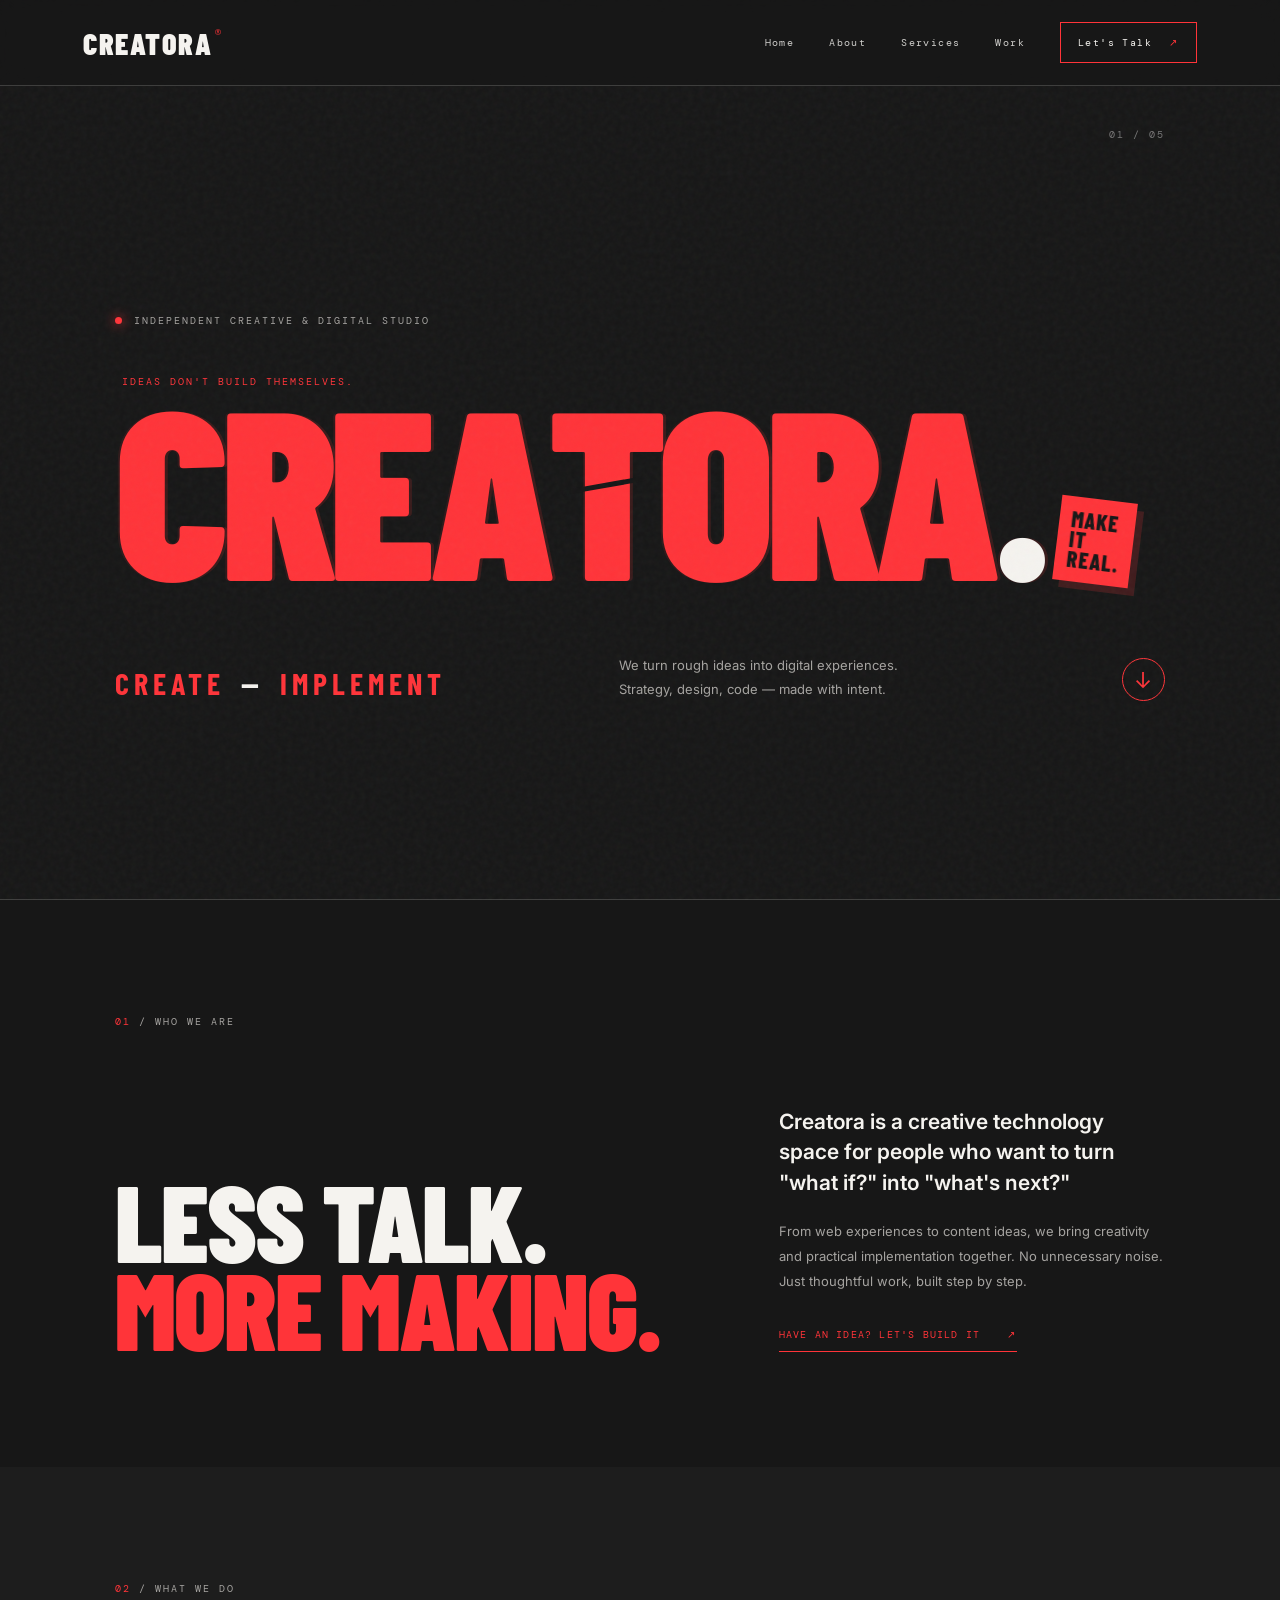
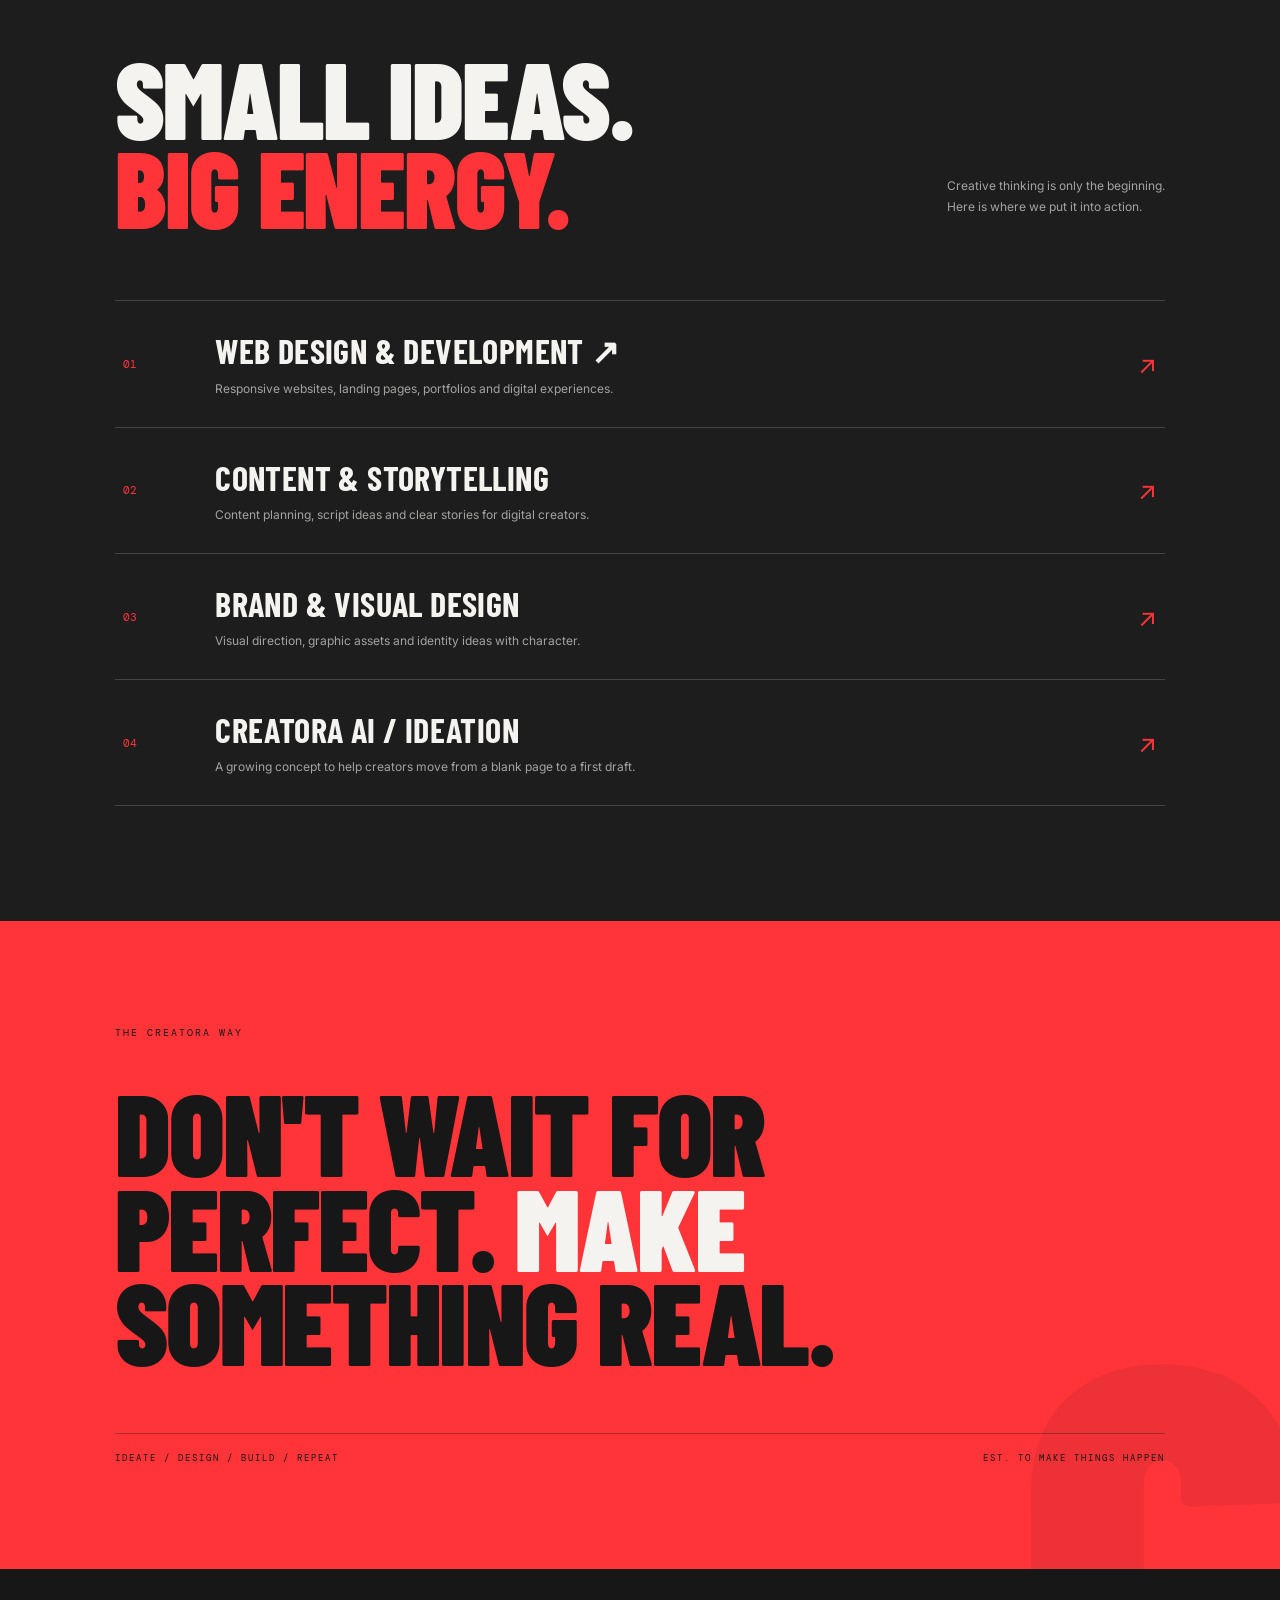
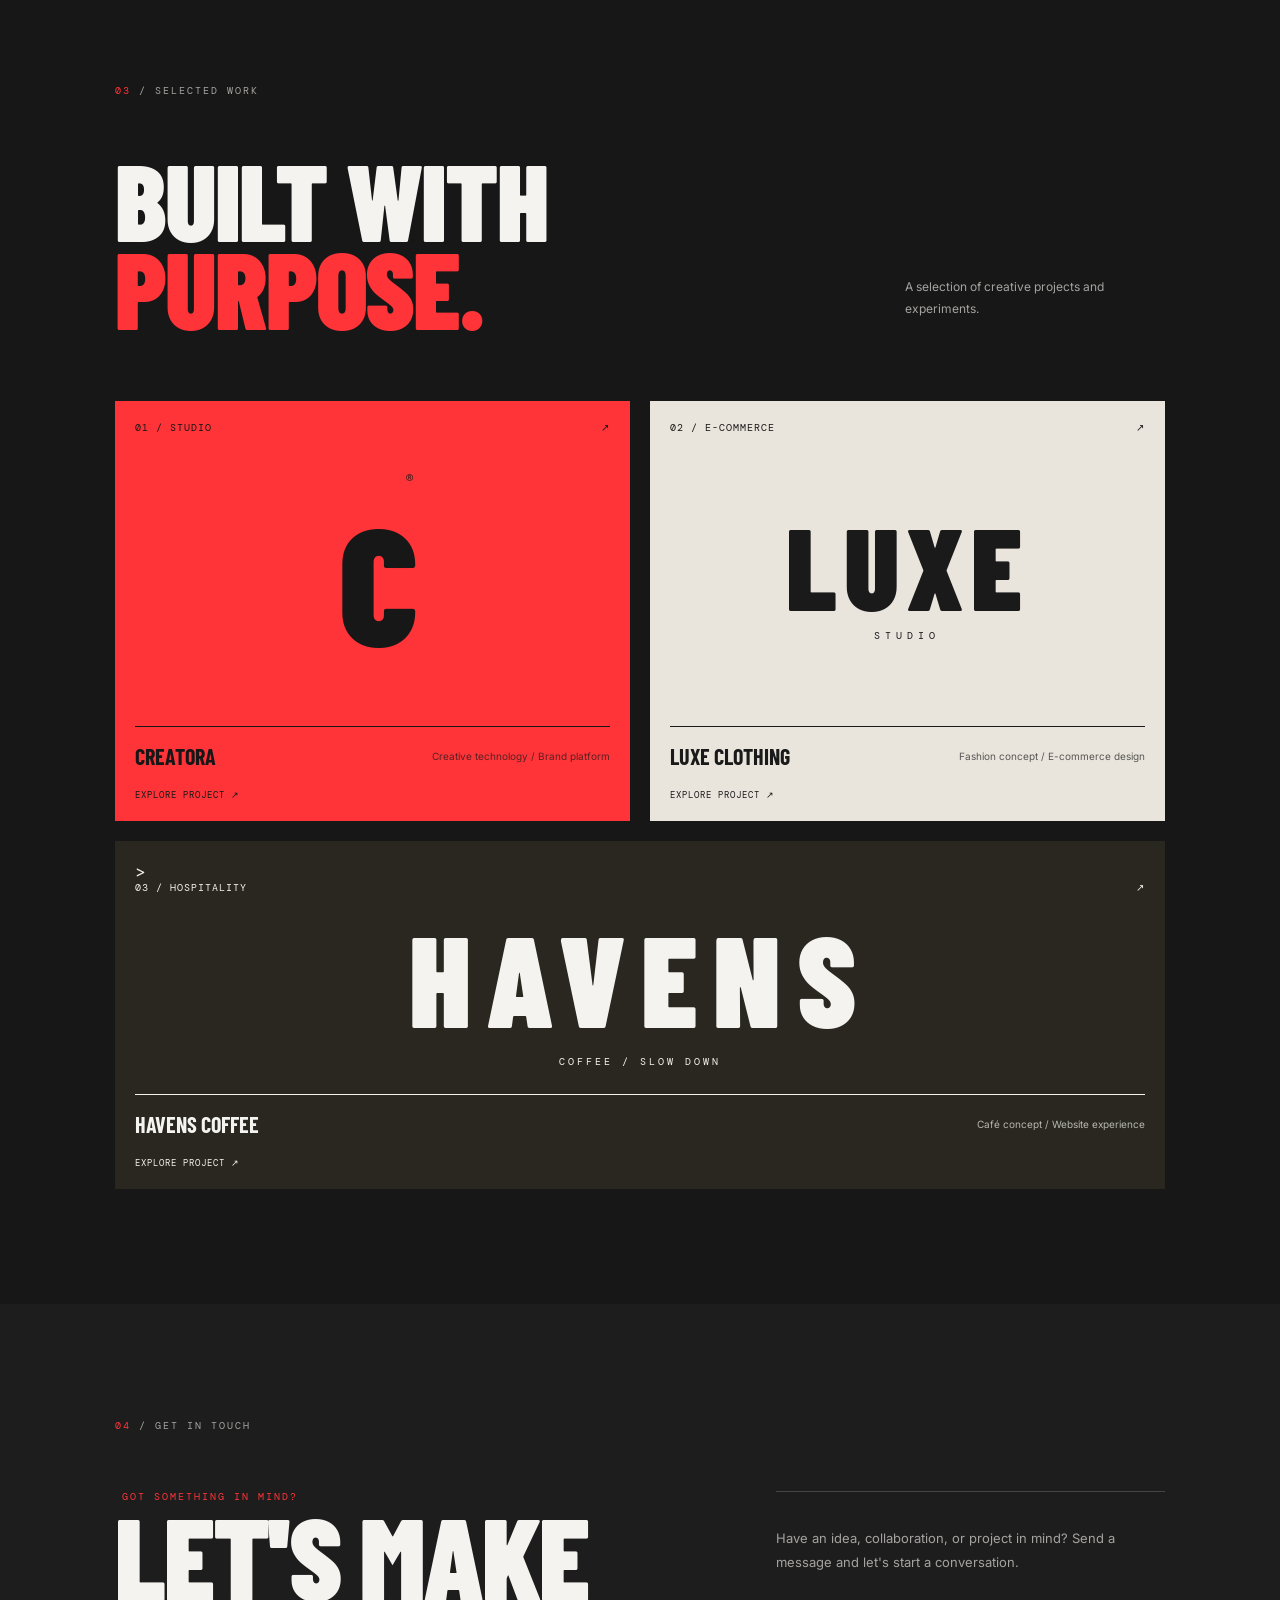
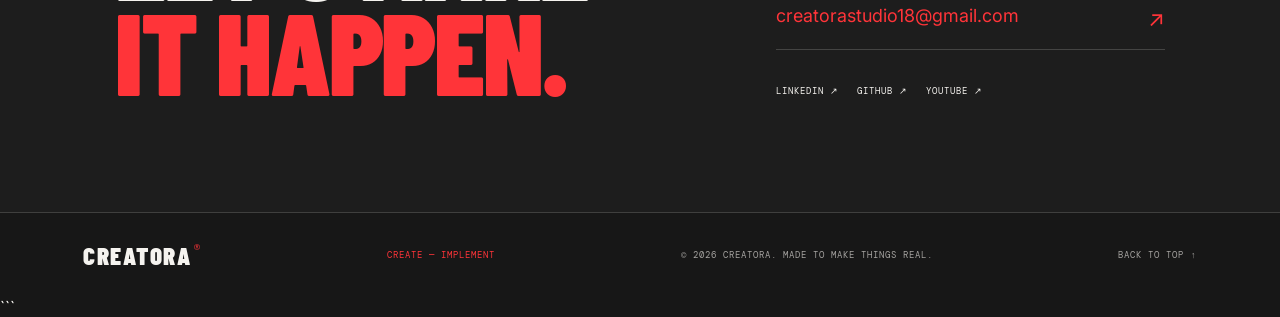
==== index.html @ 94e308d1 "Add files via upload" ====
<!DOCTYPE html>
<html lang="en">
<head>
    <meta charset="UTF-8">
    <meta name="viewport" content="width=device-width, initial-scale=1.0">

    <meta name="description" content="Creatora — Create. Implement. Build something real.">

    <title>Creatora | Create — Implement</title>
    <link rel="icon" type="image/png" href="favicon1.jpeg">

    <!-- Google Fonts -->
    <link rel="preconnect" href="https://fonts.googleapis.com">
    <link rel="preconnect" href="https://fonts.gstatic.com" crossorigin>

    <link href="https://fonts.googleapis.com/css2?family=Barlow+Condensed:wght@500;600;700;800;900&family=DM+Mono:wght@400;500&family=Inter:wght@400;500;600;700;800&display=swap" rel="stylesheet">
    

    <!-- CSS File -->
    <link rel="stylesheet" href="style.css">

    <!-- JavaScript File -->
    <script src="script.js" defer></script>
</head>

<body>

    <!-- Background Texture -->
    <div class="noise"></div>

    <!-- ================= HEADER ================= -->

    <header class="site-header">

        <a href="#home" class="brand">
            CREATORA<span>®</span>
        </a>

        <button
            class="menu-toggle"
            id="menuToggle"
            aria-label="Open navigation"
            aria-expanded="false">
            ☰
        </button>

        <nav class="navigation" id="navigation">

            <a href="#home">Home</a>

            <a href="#about">About</a>

            <a href="#services">Services</a>

            <a href="#work">Work</a>

            <a href="#contact" class="nav-contact">
                Let's Talk <span>↗</span>
            </a>

        </nav>

    </header>


    <main>

        <!-- ================= HOME ================= -->

        <section class="hero section" id="home">

            <div class="hero-kicker">
                <span class="status-dot"></span>
                INDEPENDENT CREATIVE & DIGITAL STUDIO
            </div>

            <div class="hero-title-wrap">

                <p class="eyebrow">
                    IDEAS DON'T BUILD THEMSELVES.
                </p>

                <h1 class="hero-title">
                    CREA<span class="cut-letter">T</span>ORA<span class="period">.</span>
                </h1>

                <div class="hero-stamp">
                    MAKE<br>
                    IT<br>
                    REAL.
                </div>

            </div>

            <div class="hero-bottom">

                <p class="tagline">
                    CREATE <span>—</span> IMPLEMENT
                </p>

                <p class="hero-description">
                    We turn rough ideas into digital experiences.<br>
                    Strategy, design, code — made with intent.
                </p>

                <a href="#about" class="round-link" aria-label="Learn about Creatora">
                    ↓
                </a>

            </div>

            <div class="hero-number">
                01 / 05
            </div>

        </section>


        <!-- ================= ABOUT ================= -->

        <section class="intro section reveal" id="about">

            <div class="section-label">
                <span>01</span> / WHO WE ARE
            </div>

            <div class="intro-content">

                <h2>
                    LESS TALK.<br>
                    <span class="red-text">MORE MAKING.</span>
                </h2>

                <div class="intro-copy">

                    <p class="large-copy">
                        Creatora is a creative technology space for people
                        who want to turn "what if?" into "what's next?"
                    </p>

                    <p>
                        From web experiences to content ideas, we bring
                        creativity and practical implementation together.
                        No unnecessary noise. Just thoughtful work,
                        built step by step.
                    </p>

                    <a href="#contact" class="text-link">
                        HAVE AN IDEA? LET'S BUILD IT <span>↗</span>
                    </a>

                </div>

            </div>

        </section>


        <!-- ================= SERVICES ================= -->

        <section class="services section reveal" id="services">

            <div class="section-label">
                <span>02</span> / WHAT WE DO
            </div>

            <div class="section-heading">

                <h2>
                    SMALL IDEAS.<br>
                    <span class="red-text">BIG ENERGY.</span>
                </h2>

                <p>
                    Creative thinking is only the beginning.<br>
                    Here is where we put it into action.
                </p>

            </div>


            <div class="service-list">

                <article class="service-row">

                    <span class="service-index">01</span>

                    <div>
                        <a href="webdev.html" class="service-link">
                        <h3>WEB DESIGN & DEVELOPMENT ↗</h3>

                        <p>
                            Responsive websites, landing pages,
                            portfolios and digital experiences.
                        </p>
                        </a>
                    </div>

                    <span class="service-arrow">↗</span>

                </article>


                <article class="service-row">

                    <span class="service-index">02</span>

                    <div>
                        <a href="content&storytelling.html" class="service-link">
                        <h3>CONTENT & STORYTELLING</h3>

                        <p>
                            Content planning, script ideas and clear
                            stories for digital creators.
                        </p>
                    </a>
                    </div>

                    <span class="service-arrow">↗</span>

                </article>


                <article class="service-row">

                    <span class="service-index">03</span>

                    <div>
                        <h3>BRAND & VISUAL DESIGN</h3>

                        <p>
                            Visual direction, graphic assets and
                            identity ideas with character.
                        </p>
                    </div>

                    <span class="service-arrow">↗</span>

                </article>


                <article class="service-row">

                    <span class="service-index">04</span>

                    <div>
                        <h3>CREATORA AI / IDEATION</h3>

                        <p>
                            A growing concept to help creators move
                            from a blank page to a first draft.
                        </p>
                    </div>

                    <span class="service-arrow">↗</span>

                </article>

            </div>

        </section>


        <!-- ================= BRAND STATEMENT ================= -->

        <section class="manifesto reveal">

            <p class="manifesto-label">
                THE CREATORA WAY
            </p>

            <h2>
                DON'T WAIT FOR<br>
                PERFECT. <span>MAKE</span><br>
                SOMETHING REAL.
            </h2>

            <div class="manifesto-footer">

                <span>
                    IDEATE / DESIGN / BUILD / REPEAT
                </span>

                <span>
                    EST. TO MAKE THINGS HAPPEN
                </span>

            </div>

        </section>


        <!-- ================= PROJECTS ================= -->

        <section class="work section reveal" id="work">

            <div class="section-label">
                <span>03</span> / SELECTED WORK
            </div>

            <div class="section-heading">

                <h2>
                    BUILT WITH<br>
                    <span class="red-text">PURPOSE.</span>
                </h2>

                <p>
                    A selection of creative projects and experiments.
                </p>

            </div>


            <div class="project-grid">


                <!-- PROJECT 1 -->

                <a
                    class="project-card project-red"
                    href="https://jsowmya47-pixel.github.io/creatora/"
                    target="_blank"
                    rel="noopener noreferrer">

                    <div class="project-top">
                        <span>01 / STUDIO</span>
                        <span>↗</span>
                    </div>

                    <div class="project-art art-creatora">
                        C<span>®</span>
                    </div>

                    <div class="project-info">

                        <h3>CREATORA</h3>

                        <p>
                            Creative technology / Brand platform
                        </p>

                        <span class="project-cta">
                            EXPLORE PROJECT ↗
                        </span>

                    </div>

                </a>


                <!-- PROJECT 2 -->

                <a class="project-card project-light"
                    href=" https://jsowmya47-pixel.github.io/clothing-brand/"
                     target="_blank" 
                     rel="noopener noreferrer">

                    <div class="project-top">
                        <span>02 / E-COMMERCE</span>
                        <span>↗</span>
                    </div>

                    <div class="project-art art-luxe">
                        LUXE
                        <span>STUDIO</span>
                    </div>

                    <div class="project-info">

                        <h3>LUXE CLOTHING</h3>

                        <p>
                            Fashion concept / E-commerce design
                        </p>

                        <span class="project-cta">
                            EXPLORE PROJECT ↗
                        </span>

                    </div>

                </a>


                <!-- PROJECT 3 -->

                <a class="project-card project-dark" 
                 href="https://jsowmya47-pixel.github.io/frontend/" 
                 target="_blank" 
                 rel="noopener noreferrer">>

                    <div class="project-top">
                        <span>03 / HOSPITALITY</span>
                        <span>↗</span>
                    </div>

                    <div class="project-art art-havens">

                        <span>HAVENS</span>

                        <small>
                            COFFEE / SLOW DOWN
                        </small>

                    </div>

                    <div class="project-info">

                        <h3>HAVENS COFFEE</h3>

                        <p>
                            Café concept / Website experience
                        </p>

                        <span class="project-cta">
                            EXPLORE PROJECT ↗
                        </span>

                    </div>

                </a>

            </div>

        </section>


        <!-- ================= CONTACT ================= -->

        <section class="contact section reveal" id="contact">

            <div class="section-label">
                <span>04</span> / GET IN TOUCH
            </div>

            <div class="contact-layout">

                <div>

                    <p class="eyebrow">
                        GOT SOMETHING IN MIND?
                    </p>

                    <h2>
                        LET'S MAKE<br>
                        <span class="red-text">IT HAPPEN.</span>
                    </h2>

                </div>


                <div class="contact-card">

                    <p>
                        Have an idea, collaboration, or project in mind?
                        Send a message and let's start a conversation.
                    </p>

                    <!-- Replace this with your actual email -->

                    <a
                        href="mailto:hello.creatora@gmail.com"
                        class="contact-email">

                        creatorastudio18@gmail.com

                        <span>↗</span>

                    </a>

                    


                    <div class="social-links">

                        <!-- Replace these with your own profile URLs -->

                        <a
                            href="https://www.linkedin.com/"
                            target="_blank"
                            rel="noopener noreferrer">
                            LINKEDIN ↗
                        </a>

                        <a
                            href="https://github.com/"
                            target="_blank"
                            rel="noopener noreferrer">
                            GITHUB ↗
                        </a>

                        <a
                            href="https://www.youtube.com/"
                            target="_blank"
                            rel="noopener noreferrer">
                            YOUTUBE ↗
                        </a>

                    </div>

                </div>

            </div>

        </section>

    </main>


    <!-- ================= FOOTER ================= -->

    <footer class="site-footer">

        <a href="#home" class="brand footer-brand">
            CREATORA<span>®</span>
        </a>

        <p>
            CREATE — IMPLEMENT
        </p>

        <p>
            © <span id="year"></span>
            CREATORA. MADE TO MAKE THINGS REAL.
        </p>

        <a href="#home" class="back-top">
            BACK TO TOP ↑
        </a>

    </footer>

</body>
</html>
```
---- style.css ----
/* =========================================================
   CREATORA — SIMPLE INDUSTRIAL RED DESIGN
   Edit the colours in :root to change the whole website.
   ========================================================= */

@import url('https://fonts.googleapis.com/css2?family=Barlow+Condensed:wght@500;600;700;800;900&family=DM+Mono:wght@400;500&family=Inter:wght@400;500;600;700;800&display=swap');

:root {
  --bg: #171717;
  --bg-soft: #202020;
  --panel: #242424;
  --red: #ff3439;
  --red-dark: #d91e28;
  --white: #f5f3ef;
  --muted: #a5a3a0;
  --line: rgba(245, 243, 239, .18);
  --mono: 'DM Mono', monospace;
  --display: 'Barlow Condensed', Impact, sans-serif;
  --body: 'Inter', Arial, sans-serif;
}

* { box-sizing: border-box; }
html { scroll-behavior: smooth; scroll-padding-top: 90px; }
body {
  margin: 0;
  background: var(--bg);
  color: var(--white);
  font-family: var(--body);
  overflow-x: hidden;
}
a { color: inherit; text-decoration: none; }
button { font: inherit; }
::selection { color: var(--bg); background: var(--red); }

.noise {
  position: fixed;
  inset: 0;
  pointer-events: none;
  z-index: 20;
  opacity: .055;
  background-image: url("data:image/svg+xml,%3Csvg viewBox='0 0 180 180' xmlns='http://www.w3.org/2000/svg'%3E%3Cfilter id='n'%3E%3CfeTurbulence type='fractalNoise' baseFrequency='.9' numOctaves='3' stitchTiles='stitch'/%3E%3C/filter%3E%3Crect width='100%25' height='100%25' filter='url(%23n)' opacity='.7'/%3E%3C/svg%3E");
}
.site-header {
  height: 86px;
  padding: 0 6.5%;
  display: flex;
  align-items: center;
  justify-content: space-between;
  border-bottom: 1px solid var(--line);
  position: sticky;
  top: 0;
  z-index: 30;
  background: rgba(23, 23, 23, .92);
  backdrop-filter: blur(12px);
}
.brand {
  font-family: var(--display);
  font-size: 30px;
  font-weight: 900;
  letter-spacing: 1.5px;
}
.brand span { color: var(--red); font: 10px var(--mono); vertical-align: top; margin-left: 3px; }
.navigation { display: flex; align-items: center; gap: 35px; }
.navigation a { font: 10px var(--mono); letter-spacing: 1.4px; color: #d0cfcc; transition: color .2s ease; }
.navigation a:hover { color: var(--red); }
.navigation .nav-contact { border: 1px solid var(--red); padding: 13px 17px; color: var(--white); }
.nav-contact span { color: var(--red); margin-left: 10px; }
.menu-toggle { display: none; color: var(--white); background: transparent; border: 0; font-size: 25px; cursor: pointer; }

.section { padding: 115px 9%; }
.hero {
  min-height: calc(100vh - 86px);
  padding-top: 65px;
  padding-bottom: 35px;
  position: relative;
  display: flex;
  flex-direction: column;
  justify-content: center;
  border-bottom: 1px solid var(--line);
}
.hero-kicker, .eyebrow, .section-label, .manifesto-label, .manifesto-footer, .hero-number {
  font-family: var(--mono);
  font-size: 10px;
  letter-spacing: 2px;
}
.hero-kicker { display: flex; align-items: center; gap: 12px; color: var(--muted); }
.status-dot { display: inline-block; width: 7px; height: 7px; border-radius: 50%; background: var(--red); box-shadow: 0 0 12px var(--red); }
.hero-title-wrap { position: relative; margin: 48px 0 20px; }
.eyebrow { color: var(--red); margin: 0 0 5px 7px; }
.hero-title {
  font-family: var(--display);
  font-weight: 900;
  font-size: clamp(6rem, 18.7vw, 20rem);
  line-height: .78;
  letter-spacing: -.035em;
  margin: 0;
  color: var(--red);
  text-shadow: 3px 0 rgba(255,52,57,.15), -2px 0 rgba(255,52,57,.1);
  transform-origin: left;
  animation: title-in .9s cubic-bezier(.2,.8,.2,1) both;
}
.cut-letter { display: inline-block; position: relative; }
.cut-letter::after {
  content: '';
  position: absolute;
  left: 13%; right: 10%; top: 48%;
  height: 5px;
  background: var(--bg);
  transform: rotate(-10deg);
}
.period { color: var(--white); }
.hero-stamp {
  position: absolute;
  right: 3%;
  bottom: -5px;
  color: var(--bg);
  background: var(--red);
  font: 800 22px/.9 var(--display);
  letter-spacing: 1px;
  padding: 13px 12px;
  transform: rotate(7deg);
  box-shadow: 7px 7px 0 rgba(255,52,57,.18);
}
.hero-bottom { display: grid; grid-template-columns: 1fr 1fr auto; gap: 25px; align-items: end; margin-top: 55px; }
.tagline { color: var(--red); font: 700 clamp(18px, 2.4vw, 30px) var(--display); letter-spacing: 5px; margin: 0; }
.tagline span { color: var(--white); padding: 0 5px; }
.hero-description { color: var(--muted); font-size: 13px; line-height: 1.8; margin: 0; }
.round-link { width: 43px; height: 43px; border: 1px solid var(--red); color: var(--red); border-radius: 50%; display: grid; place-items: center; font-size: 22px; transition: .25s; }
.round-link:hover { background: var(--red); color: var(--bg); transform: translateY(4px); }
.hero-number { position: absolute; right: 9%; top: 42px; color: #777; }

.section-label { color: var(--muted); margin-bottom: 58px; }
.section-label span { color: var(--red); }
.intro-content { display: grid; grid-template-columns: 1.2fr .8fr; gap: 8%; align-items: end; }
h2 { font-family: var(--display); font-size: clamp(3.7rem, 8.4vw, 8.5rem); line-height: .82; letter-spacing: -.02em; margin: 0; font-weight: 900; }
.red-text { color: var(--red); }
.intro-copy { max-width: 470px; }
.large-copy { font-size: 21px; line-height: 1.45; font-weight: 600; }
.intro-copy p:not(.large-copy) { color: var(--muted); font-size: 13px; line-height: 1.9; }
.text-link { display: inline-block; margin-top: 22px; color: var(--red); font: 10px var(--mono); letter-spacing: 1.2px; border-bottom: 1px solid var(--red); padding-bottom: 10px; }
.text-link span { margin-left: 20px; }

.services { background: #1d1d1d; }
.section-heading { display: flex; align-items: end; justify-content: space-between; gap: 25px; margin-bottom: 70px; }
.section-heading > p { color: var(--muted); font-size: 12px; line-height: 1.8; max-width: 260px; }
.service-list { border-top: 1px solid var(--line); }
.service-row { display: grid; grid-template-columns: 70px 1fr auto; gap: 22px; align-items: center; padding: 29px 8px; border-bottom: 1px solid var(--line); transition: padding .25s, background .25s; }
.service-row:hover { padding-left: 20px; background: rgba(255,255,255,.018); }
.service-index { color: var(--red); font: 11px var(--mono); }
.service-row h3 { font: 700 clamp(20px, 3vw, 34px) var(--display); margin: 0 0 7px; letter-spacing: .4px; }
.service-row p { margin: 0; color: var(--muted); font-size: 12px; line-height: 1.6; }
.service-arrow { font-size: 25px; color: var(--red); transition: transform .25s; }
.service-row:hover .service-arrow { transform: translate(4px, -4px); }

.manifesto { padding: 105px 9%; background: var(--red); color: var(--bg); position: relative; overflow: hidden; }
.manifesto::after { content: 'C'; position: absolute; right: -25px; bottom: -220px; font: 900 600px/.8 var(--display); color: rgba(23,23,23,.07); pointer-events: none; }
.manifesto-label { margin: 0 0 45px; }
.manifesto h2 { font-size: clamp(3.5rem, 9vw, 9rem); position: relative; z-index: 1; }
.manifesto h2 span { color: var(--white); }
.manifesto-footer { display: flex; justify-content: space-between; gap: 20px; margin-top: 65px; border-top: 1px solid rgba(23,23,23,.35); padding-top: 18px; font-size: 9px; }

.project-grid { display: grid; grid-template-columns: repeat(2, minmax(0, 1fr)); gap: 20px; }
.project-card { min-height: 420px; display: flex; flex-direction: column; padding: 20px; overflow: hidden; transition: transform .25s; }
.project-card:hover { transform: translateY(-5px); }
.project-red { background: var(--red); color: var(--bg); }
.project-light { background: #e9e5dc; color: #1a1a1a; }
.project-dark { background: #292720; color: var(--white); grid-column: 1 / -1; min-height: 330px; }
.project-top { display: flex; justify-content: space-between; font: 10px var(--mono); letter-spacing: 1px; }
.project-art { flex: 1; display: flex; align-items: center; justify-content: center; min-height: 200px; font-family: var(--display); font-weight: 900; }
.art-creatora { font-size: clamp(6rem, 13vw, 12rem); letter-spacing: -.07em; }
.art-creatora span { font: 12px var(--mono); align-self: flex-start; margin-top: 35px; }
.art-luxe { font-size: clamp(4rem, 9vw, 8rem); letter-spacing: .06em; flex-direction: column; line-height: .8; }
.art-luxe span { font: 10px var(--mono); letter-spacing: 5px; margin-top: 18px; }
.art-havens { flex-direction: column; font-size: clamp(4rem, 10vw, 8rem); letter-spacing: .12em; line-height: .9; }
.art-havens small { font: 10px var(--mono); letter-spacing: 3px; margin-top: 20px; }
.project-info { border-top: 1px solid currentColor; padding-top: 16px; display: grid; grid-template-columns: 1fr 1fr; gap: 7px 15px; }
.project-info h3 { font: 700 22px var(--display); margin: 0; }
.project-info p { margin: 0; font-size: 10px; opacity: .7; text-align: right; align-self: center; }
.project-cta { grid-column: 1 / -1; font: 9px var(--mono); letter-spacing: 1px; margin-top: 13px; }

.contact { background: #1d1d1d; }
.contact-layout { display: grid; grid-template-columns: 1fr .7fr; gap: 10%; align-items: end; }
.contact h2 { font-size: clamp(4rem, 9vw, 9rem); }
.contact-card { border-top: 1px solid var(--line); padding-top: 22px; }
.contact-card > p { color: var(--muted); font-size: 13px; line-height: 1.8; }
.contact-email { display: flex; justify-content: space-between; gap: 15px; color: var(--red); font-size: clamp(13px, 1.7vw, 18px); padding: 18px 0; border-bottom: 1px solid var(--line); }
.contact-email span { font-size: 22px; }
.contact-card .small-note { font-size: 10px; color: #777; }
.social-links { display: flex; flex-wrap: wrap; gap: 18px; margin-top: 35px; }
.social-links a { font: 9px var(--mono); letter-spacing: 1px; color: var(--white); }
.social-links a:hover { color: var(--red); }

.site-footer { padding: 27px 6.5%; border-top: 1px solid var(--line); display: flex; align-items: center; justify-content: space-between; gap: 20px; flex-wrap: wrap; }
.footer-brand { font-size: 25px; }
.site-footer p, .back-top { color: var(--muted); font: 9px var(--mono); letter-spacing: 1px; }
.site-footer p:nth-of-type(1) { color: var(--red); }
.back-top:hover { color: var(--red); }

.reveal { opacity: 1; transform: none; transition: opacity .7s ease, transform .7s ease; }
.reveal.visible { opacity: 1; transform: translateY(0); }
@keyframes title-in { from { opacity: 0; transform: translateY(35px) skewY(3deg); } to { opacity: 1; transform: translateY(0) skewY(0); } }

@media (max-width: 800px) {
  .site-header { height: 72px; padding: 0 6%; }
  .menu-toggle { display: block; }
  .navigation { display: none; position: absolute; left: 0; right: 0; top: 71px; background: #1b1b1b; padding: 25px 6% 30px; border-bottom: 1px solid var(--line); flex-direction: column; align-items: stretch; gap: 22px; }
  .navigation.open { display: flex; }
  .navigation a { padding: 5px 0; }
  .navigation .nav-contact { text-align: center; }
  .section { padding: 80px 6%; }
  .hero { min-height: 78vh; padding-top: 55px; }
  .hero-title { font-size: clamp(4.2rem, 19vw, 10rem); }
  .hero-stamp { font-size: 15px; right: 0; bottom: -30px; }
  .hero-bottom { grid-template-columns: 1fr auto; margin-top: 48px; }
  .hero-description { grid-column: 1 / -1; grid-row: 2; }
  .hero-number { right: 6%; top: 25px; }
  .intro-content, .contact-layout { grid-template-columns: 1fr; gap: 38px; }
  .section-heading { align-items: start; flex-direction: column; }
  .section-heading > p { margin: 0; }
  .manifesto { padding: 80px 6%; }
  .manifesto-footer { flex-direction: column; }
  .contact h2 { margin-bottom: 5px; }
}
@media (max-width: 540px) {
  .hero-kicker { font-size: 8px; letter-spacing: 1px; }
  .hero-title { font-size: clamp(3.7rem, 18.8vw, 6rem); }
  .hero-title-wrap { margin-top: 65px; }
  .tagline { font-size: 18px; letter-spacing: 2px; }
  .section-label { margin-bottom: 38px; }
  h2 { font-size: 3.6rem; }
  .large-copy { font-size: 18px; }
  .service-row { grid-template-columns: 28px 1fr auto; gap: 12px; padding: 23px 0; }
  .service-row h3 { font-size: 21px; }
  .service-row p { font-size: 11px; }
  .project-grid { grid-template-columns: 1fr; }
  .project-card, .project-dark { grid-column: auto; min-height: 350px; }
  .project-info { grid-template-columns: 1fr; }
  .project-info p { text-align: left; }
  .site-footer { align-items: flex-start; flex-direction: column; }
}
@media (prefers-reduced-motion: reduce) {
  *, *::before, *::after { scroll-behavior: auto !important; animation-duration: .01ms !important; transition-duration: .01ms !important; }
  .reveal { opacity: 1; transform: none; }
}
.menu-toggle {
    display: none;
    background: transparent;
    color: #ff303b;
    border: none;
    font-size: 28px;
    cursor: pointer;
}

@media (max-width: 768px) {
    .menu-toggle {
        display: block;
    }

    .nav-menu {
        display: none;
        flex-direction: column;
        position: absolute;
        top: 80px;
        right: 20px;
        background: #171717;
        padding: 20px;
        gap: 20px;
        z-index: 1000;
    }

    .nav-menu.active {
        display: flex;
    }
}



.service-link {
    display: block;
    color: inherit;
    text-decoration: none;
}

.service-link h3 {
    transition: color 0.3s ease;
}

.service-link:hover h3 {
    color: var(--red);
}

.service-link p {
    color: var(--muted);
}
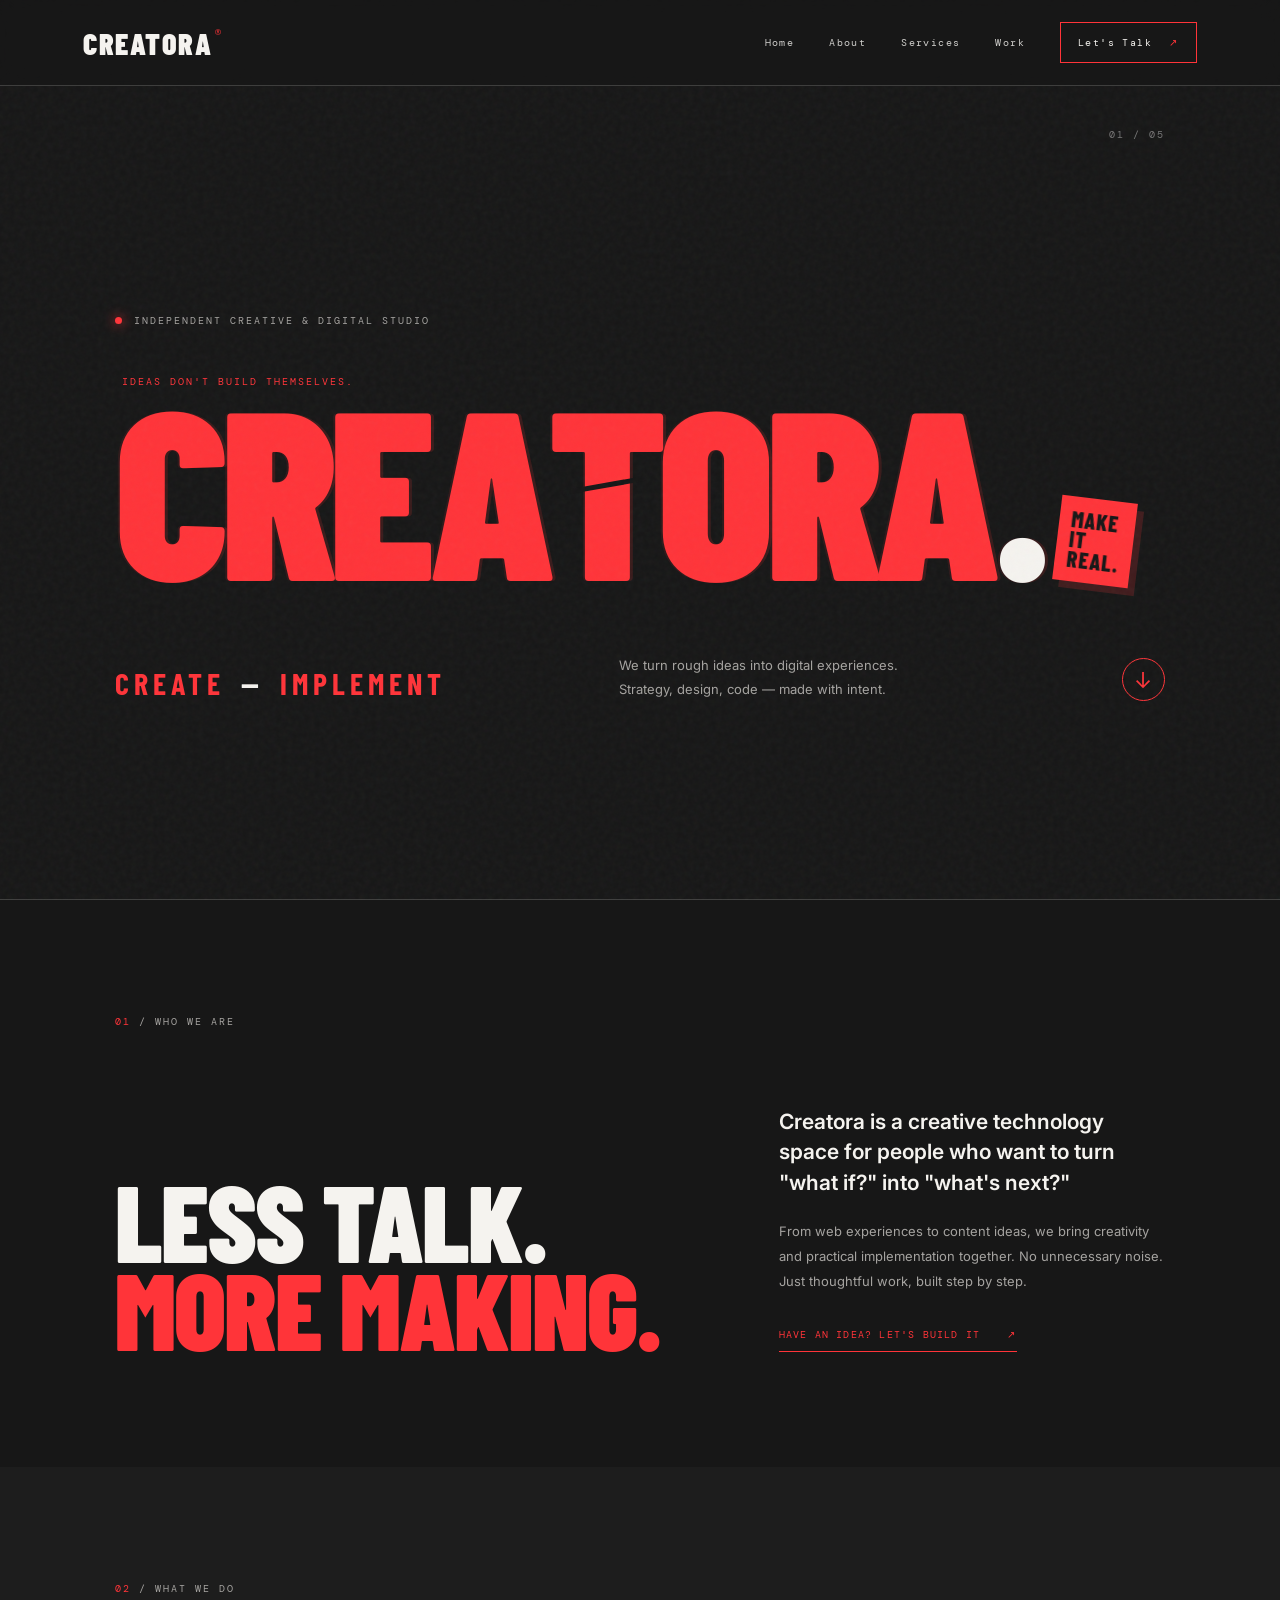
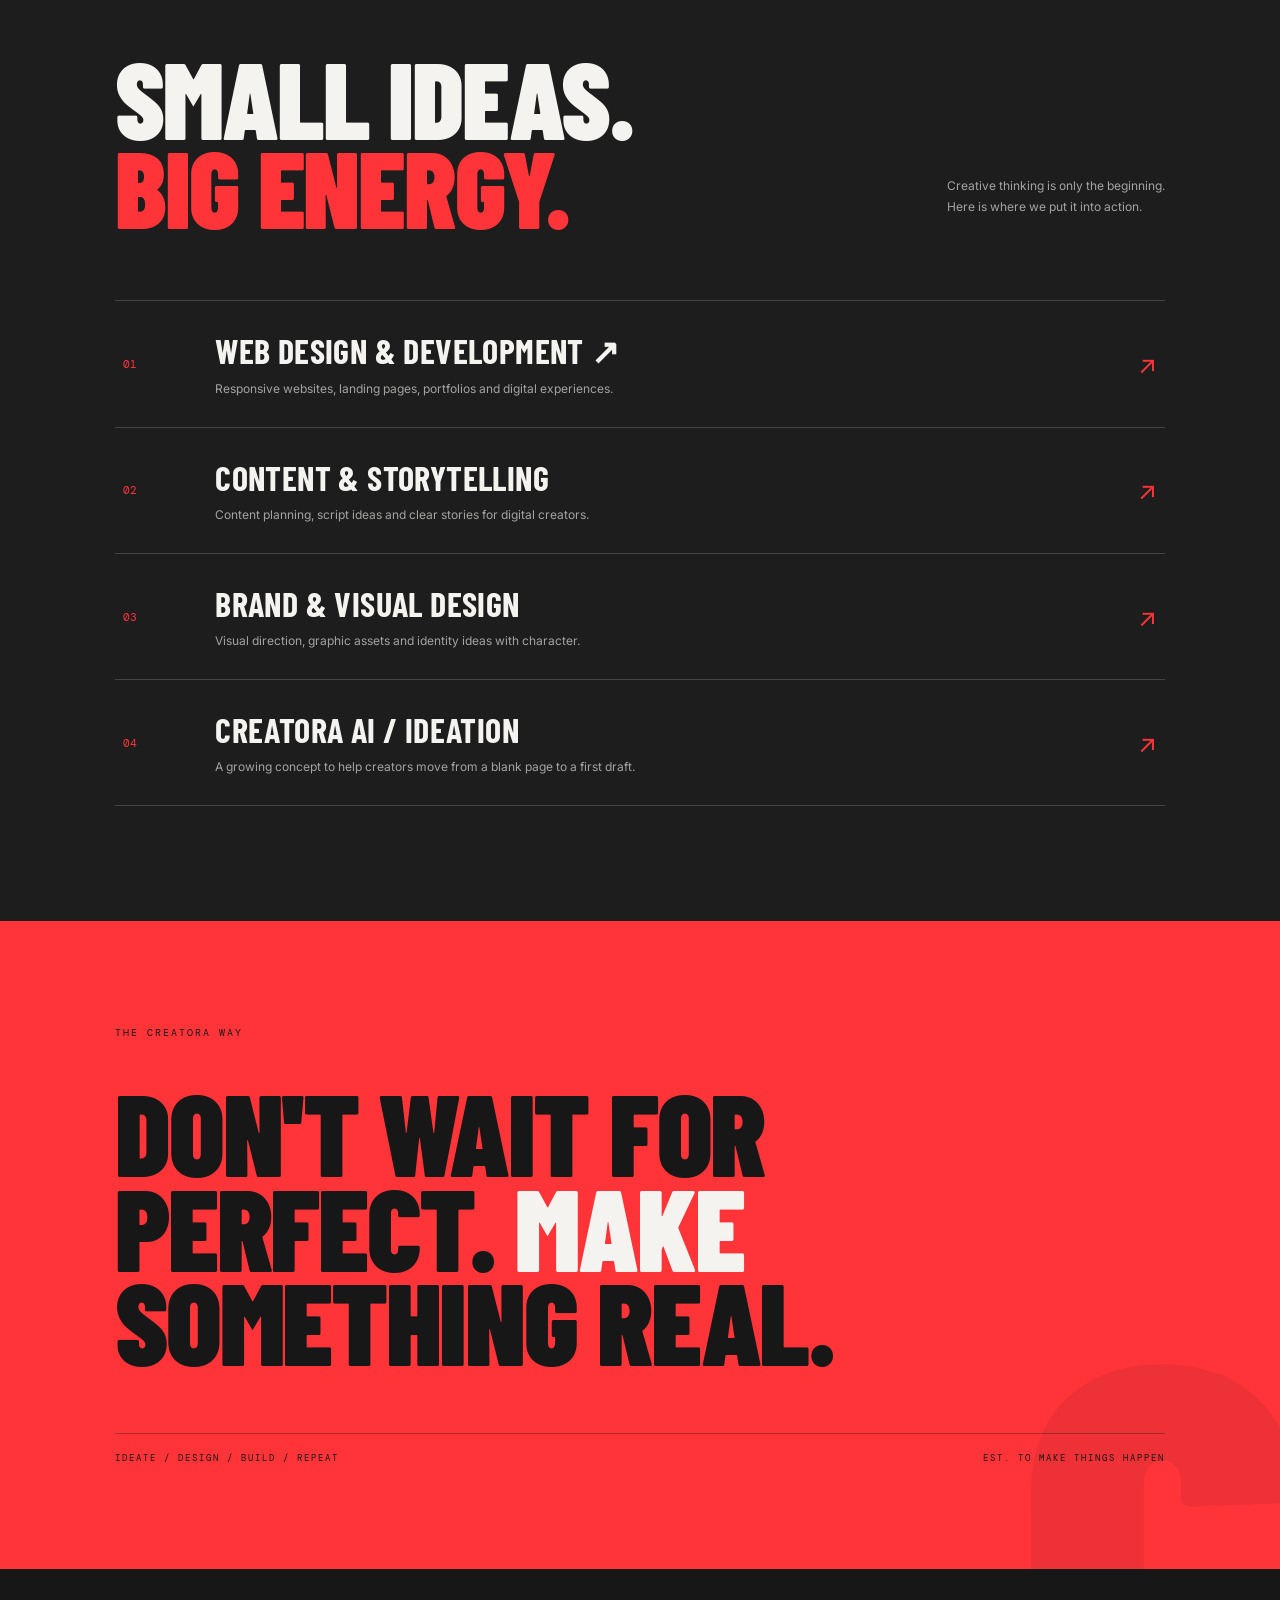
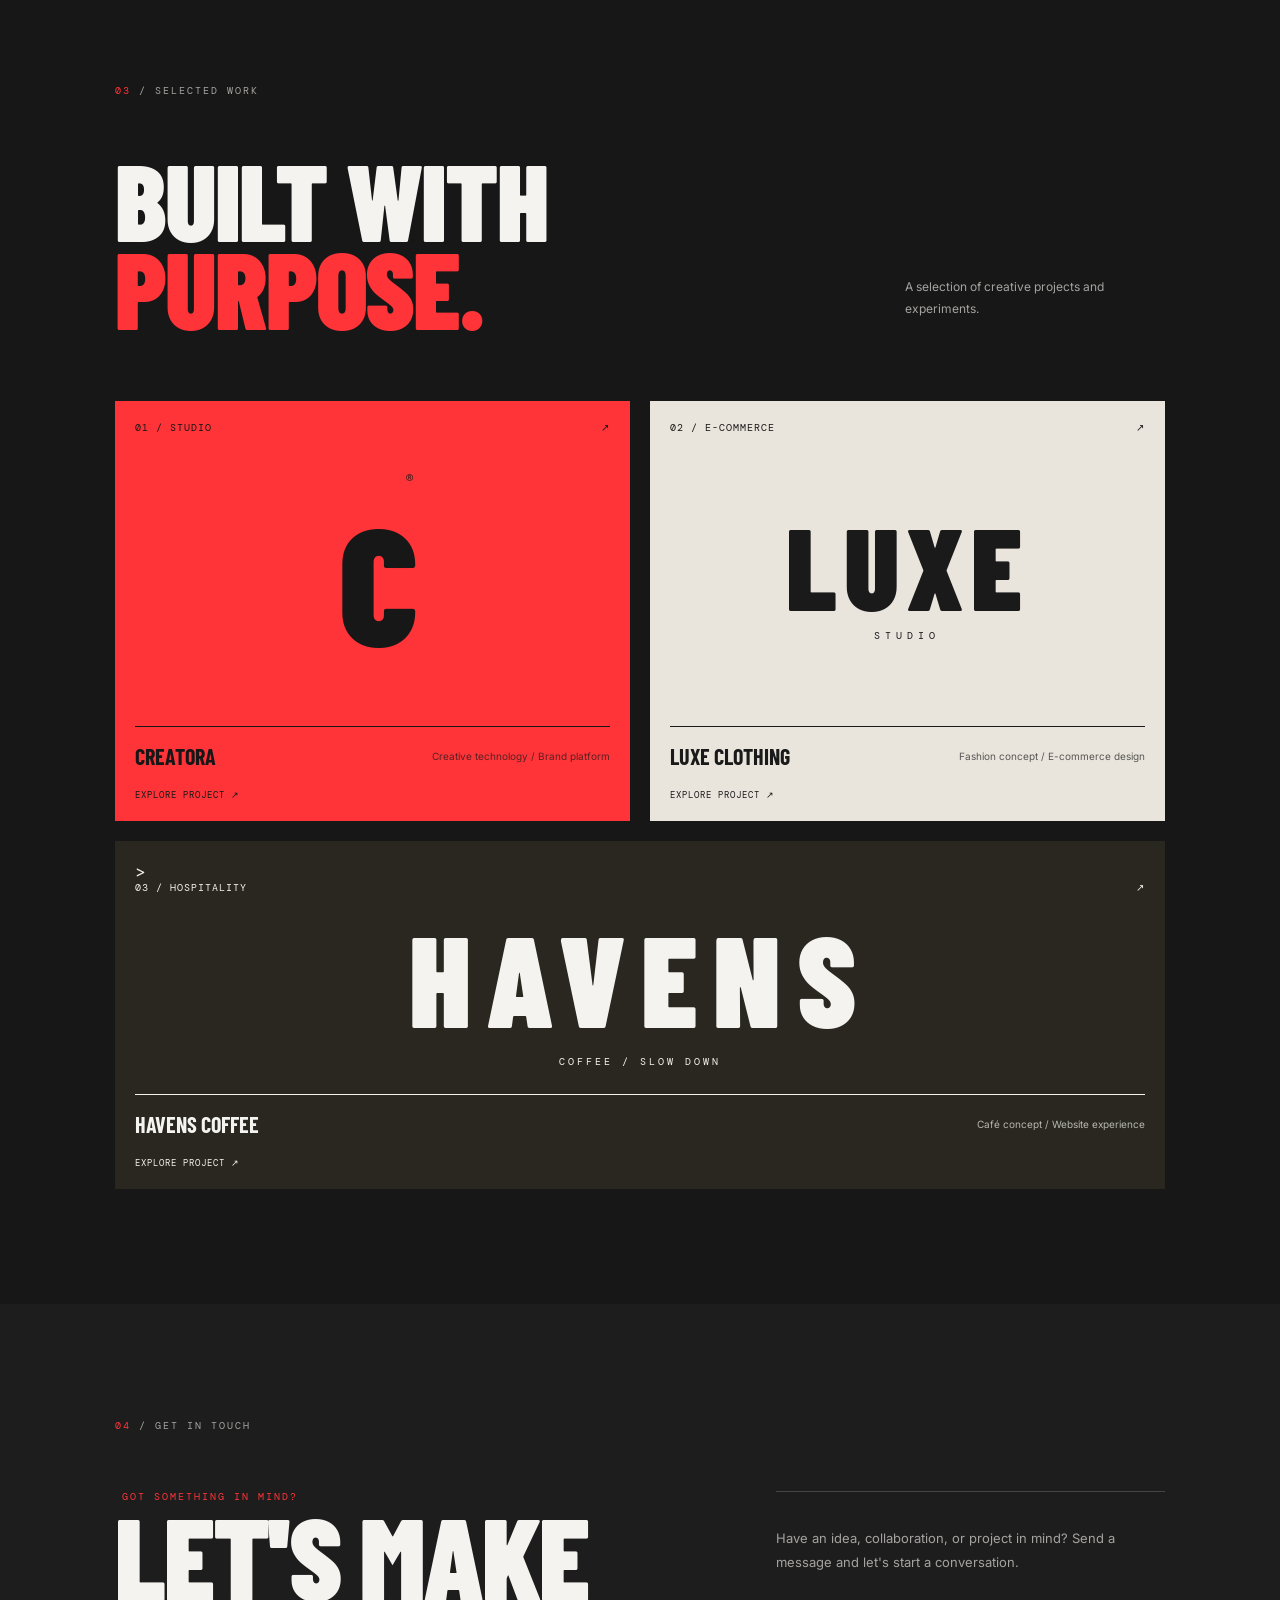
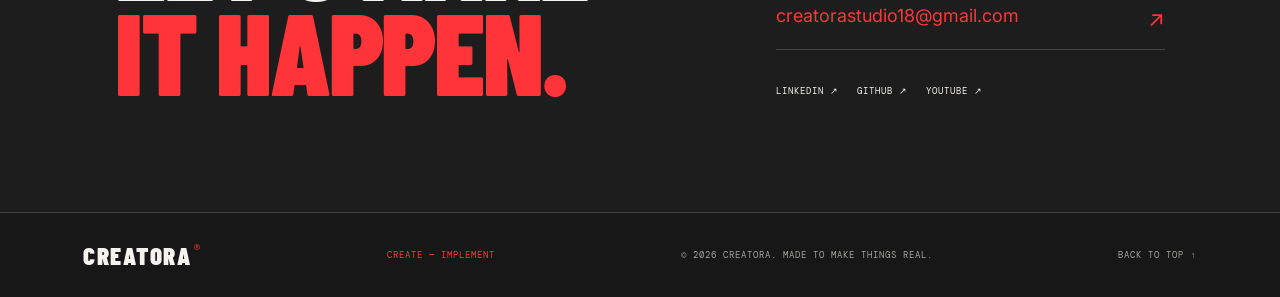
==== commit 5bbf789b: "Fix HTML formatting and structure" ====
--- a/index.html
+++ b/index.html
@@ -533,4 +533,3 @@
 
 </body>
 </html>
-```
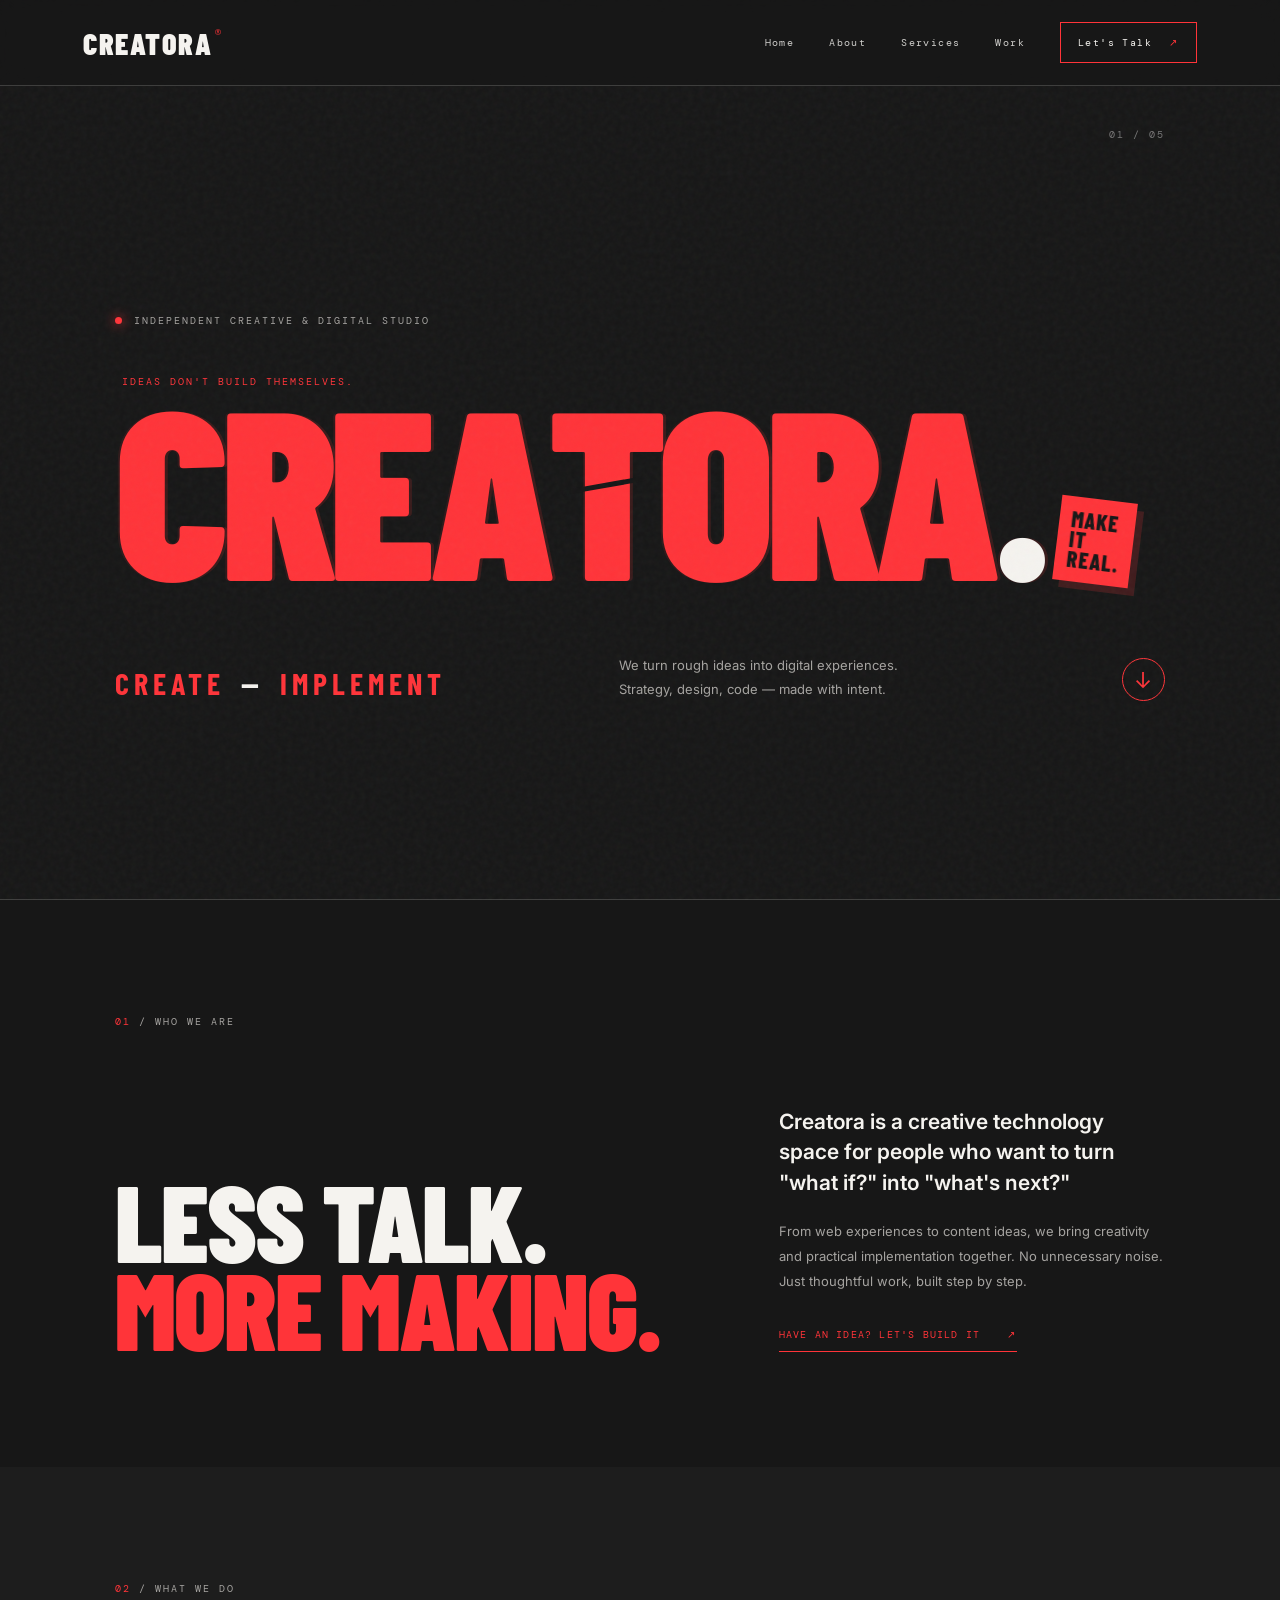
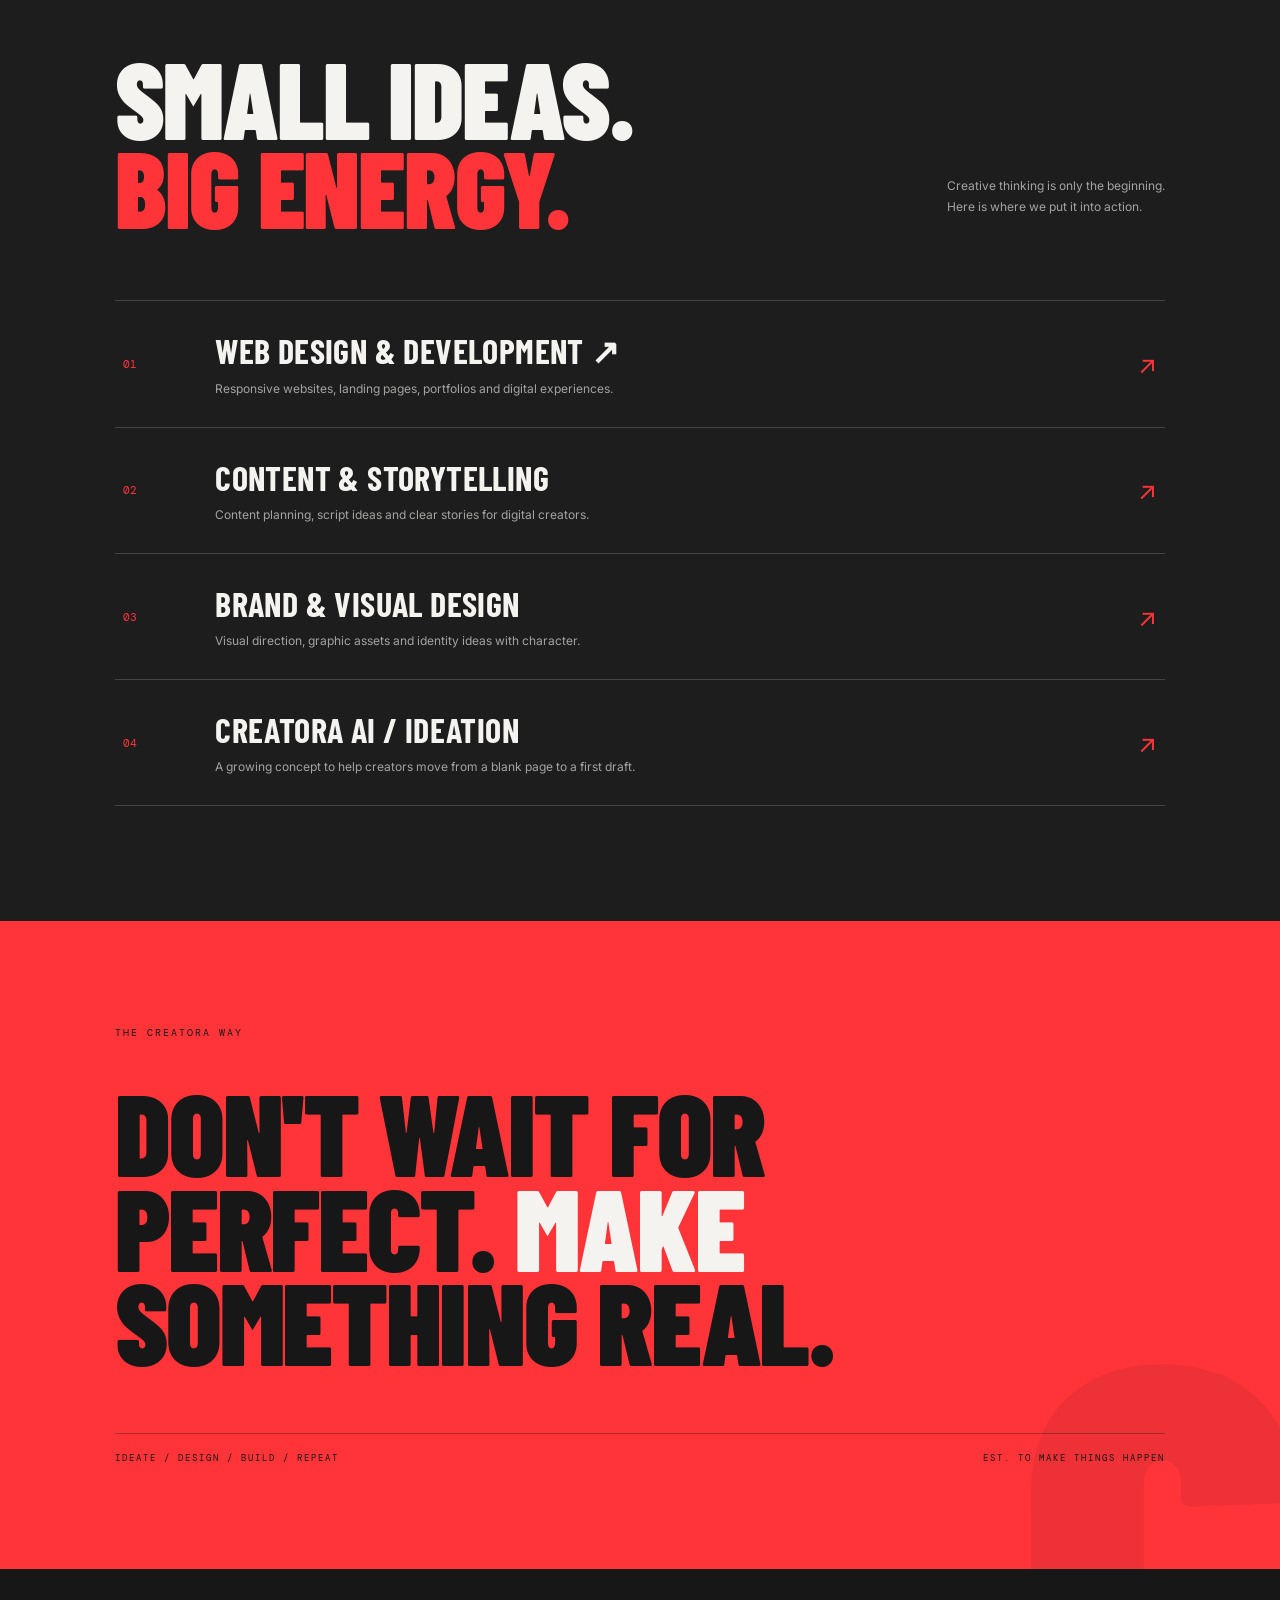
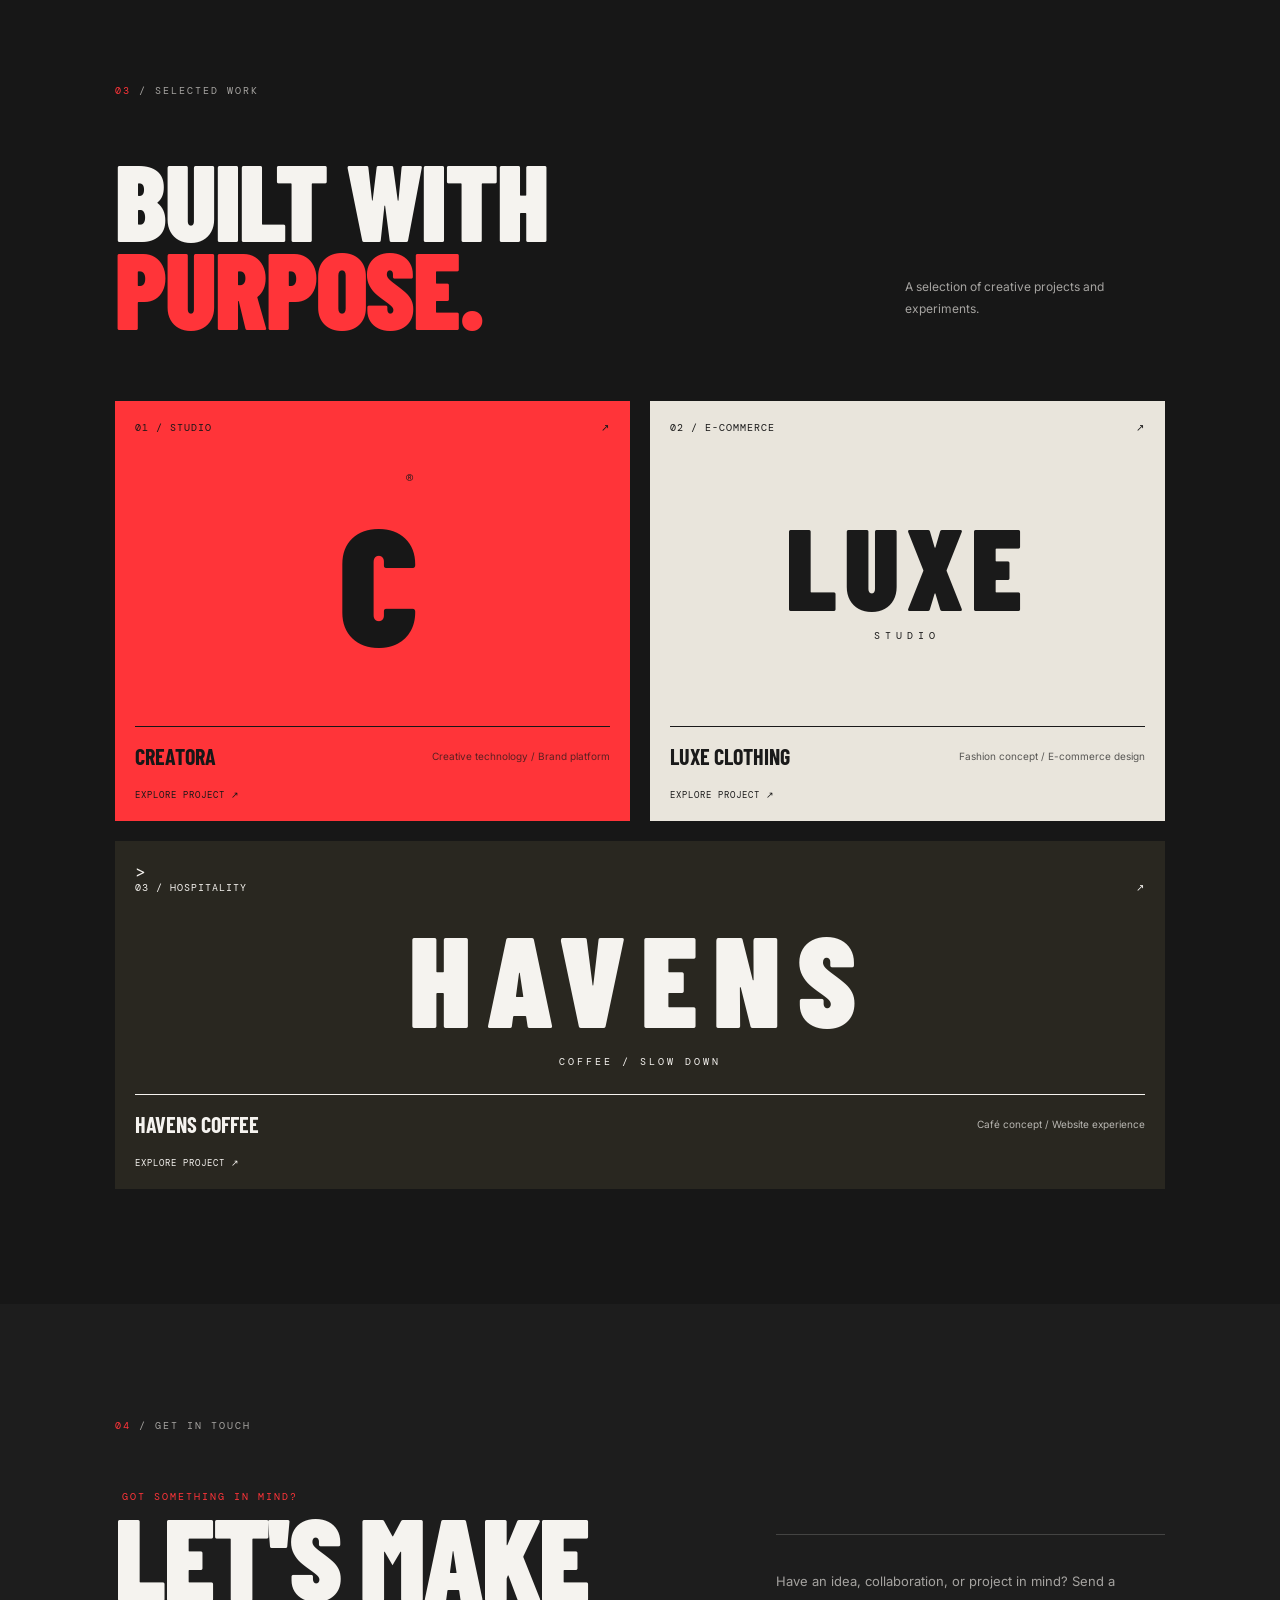
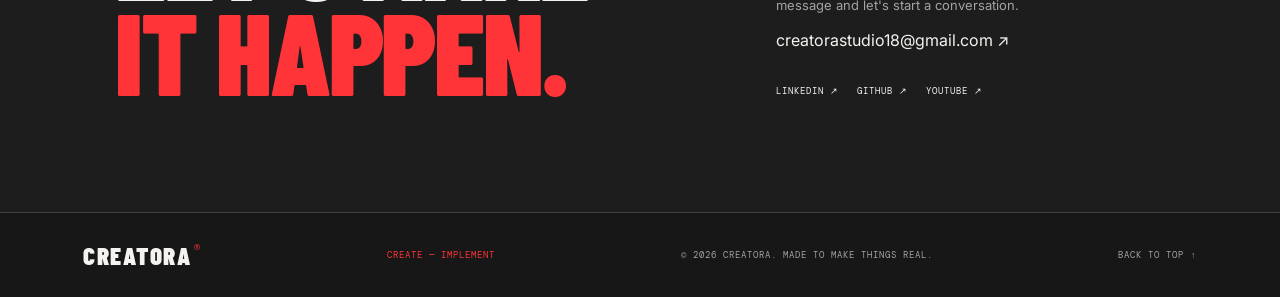
==== commit b87abc90: "Fix HTML encoding issues in index.html" ====
--- a/index.html
+++ b/index.html
@@ -460,10 +460,10 @@
                     <!-- Replace this with your actual email -->
 
                     <a
-                        href="mailto:hello.creatora@gmail.com"
-                        class="contact-email">
-
-                        creatorastudio18@gmail.com
+                        
+<a href="mailto:creatorastudio18@gmail.com?subject=Project%20Inquiry">
+    creatorastudio18@gmail.com
+
 
                         <span>↗</span>
 
--- a/style.css
+++ b/style.css
@@ -291,4 +291,33 @@
 
 .service-link p {
     color: var(--muted);
-}+}
+
+
+
+
+
+
+.contact-email {
+    margin-top: 25px;
+}
+
+.contact-email p {
+    color: var(--muted, #a5a3a0);
+    line-height: 1.8;
+}
+
+.contact-email a {
+    display: inline-block;
+    margin: 10px 0;
+    color: var(--red, #ff3439);
+    font-size: clamp(18px, 3vw, 28px);
+    font-weight: 700;
+    text-decoration: none;
+    overflow-wrap: anywhere;
+    transition: color 0.3s ease;
+}
+
+.contact-email a:hover {
+    color: var(--white, #f5f3ef);
+}
